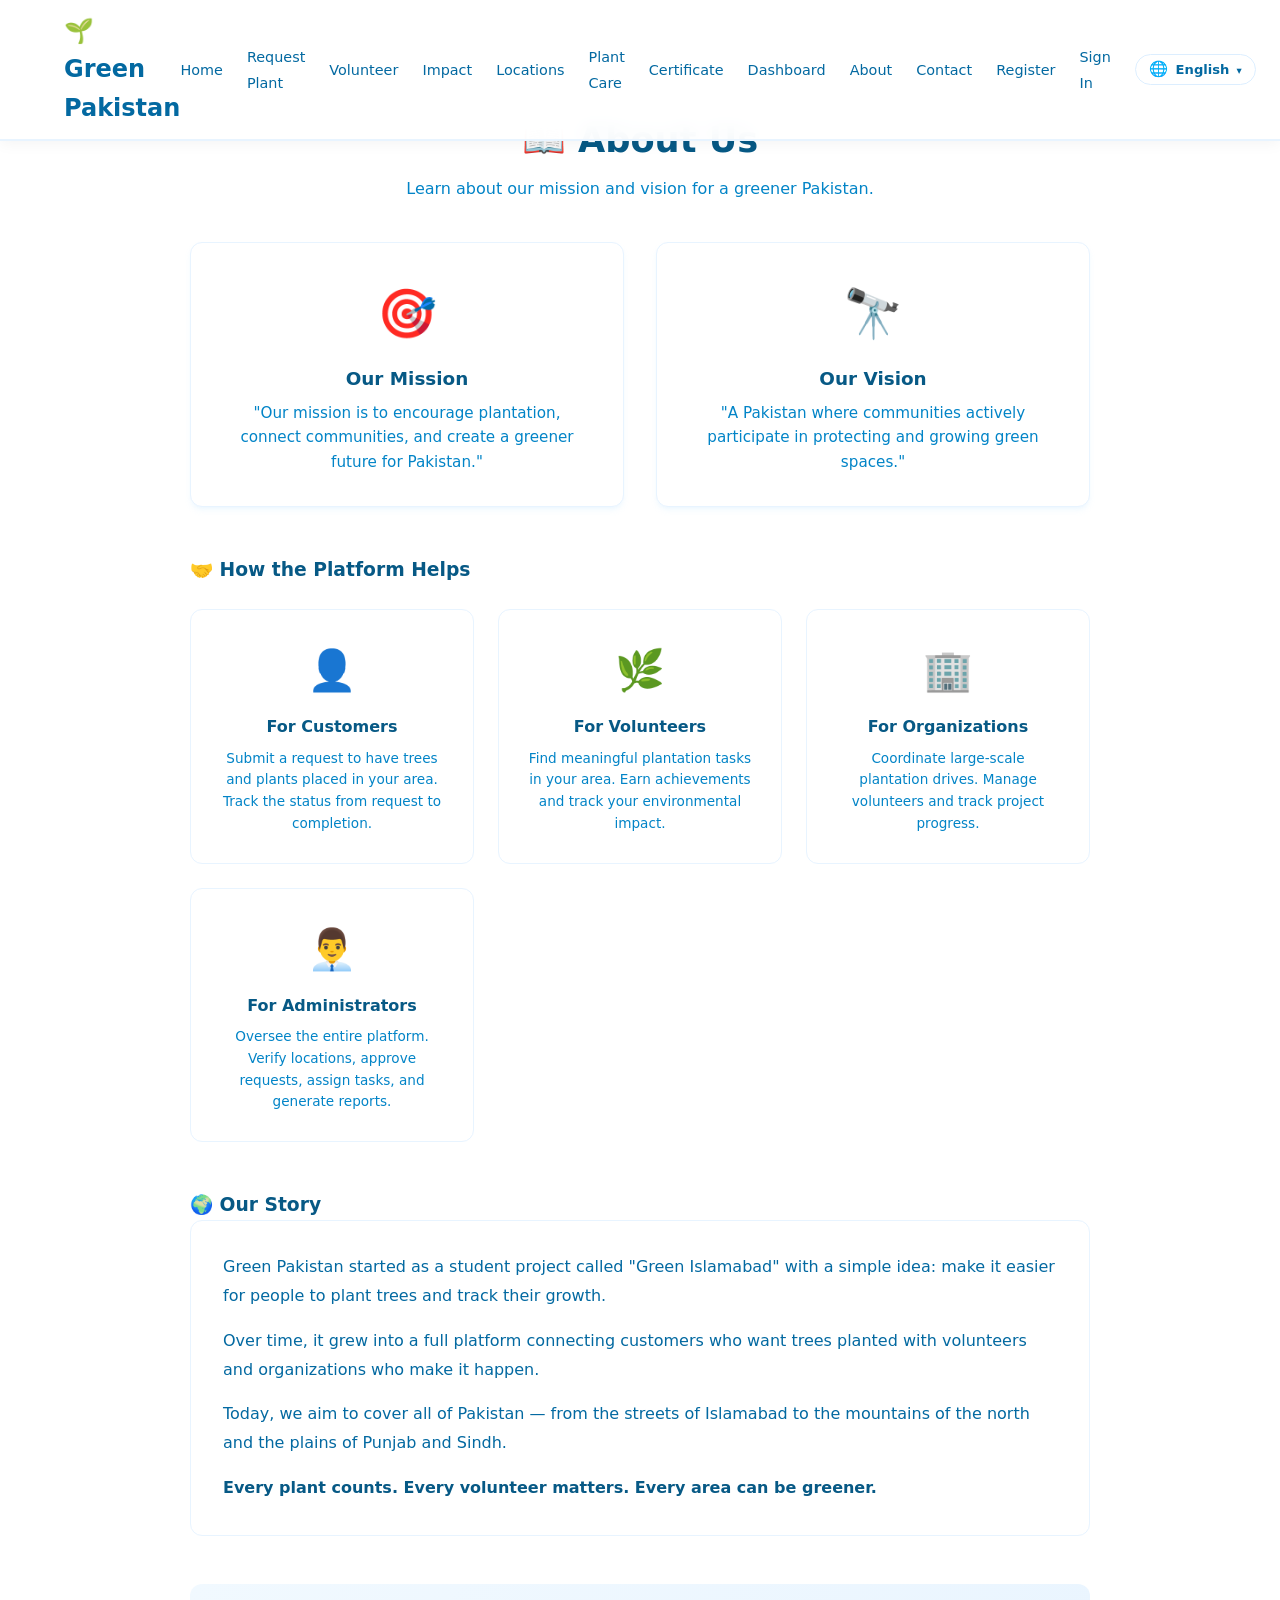
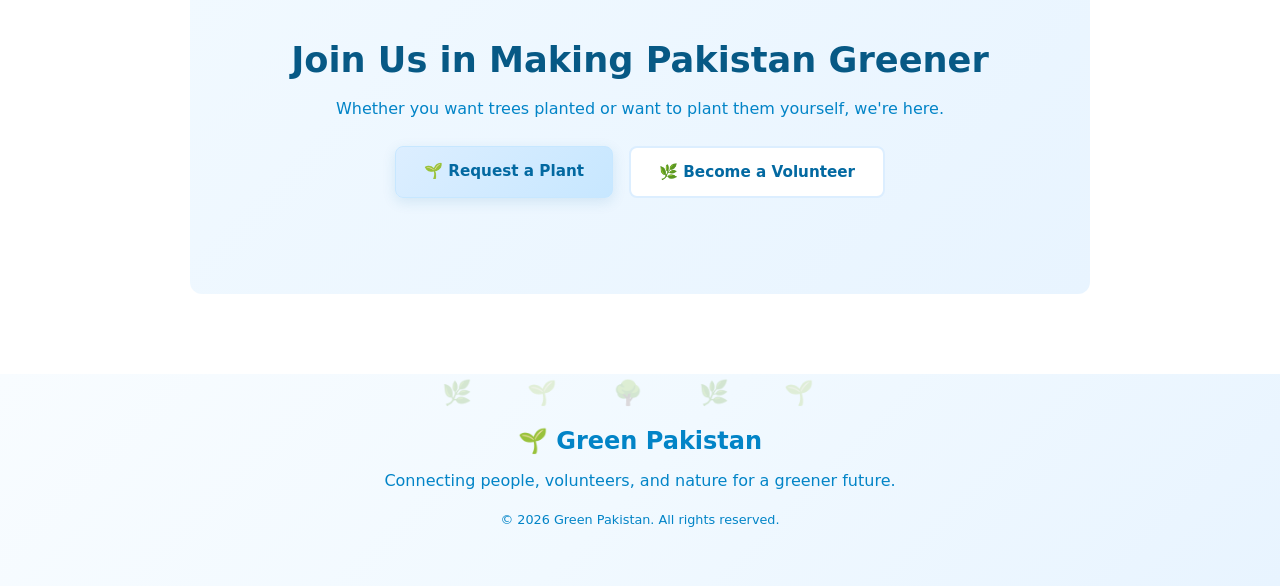
==== about.html @ ac9ec3de "Add files via upload" ====
<!DOCTYPE html>
<html lang="en">
<head>
    <meta charset="UTF-8">
    <meta name="viewport" content="width=device-width, initial-scale=1.0">
    <title>Green Pakistan — About Us</title>
    <link rel="stylesheet" href="style.css">
</head>
<body>
    <nav class="navbar">
        <div class="nav-container">
            <a href="index.html" class="nav-logo">🌱 Green Pakistan</a>
            <button class="nav-toggle" id="navToggle">☰</button>
            <ul class="nav-links" id="navLinks">
                <li><a href="index.html">Home</a></li>
                <li><a href="request.html">Request Plant</a></li>
                <li><a href="volunteer.html">Volunteer</a></li>
                <li><a href="impact.html">Impact</a></li>
                <li><a href="locations.html">Locations</a></li>
                <li><a href="plantcare.html">Plant Care</a></li>
                <li><a href="certificate.html">Certificate</a></li>
                <li><a href="dashboard.html">Dashboard</a></li>
                <li><a href="about.html" class="active">About</a></li>
                <li><a href="contact.html">Contact</a></li>
            </ul>
        </div>
    </nav>

    <section class="section page-header">
        <div class="section-container">
            <h2>📖 About Us</h2>
            <p class="section-subtitle">Learn about our mission and vision for a greener Pakistan.</p>

            <div class="about-content">
                <div class="about-card">
                    <span class="about-icon">🎯</span>
                    <h3>Our Mission</h3>
                    <p>"Our mission is to encourage plantation, connect communities, and create a greener future for Pakistan."</p>
                </div>
                <div class="about-card">
                    <span class="about-icon">🔭</span>
                    <h3>Our Vision</h3>
                    <p>"A Pakistan where communities actively participate in protecting and growing green spaces."</p>
                </div>
            </div>

            <div class="dash-section" style="margin-top:3rem">
                <h3>🤝 How the Platform Helps</h3>
                <div class="features-grid">
                    <div class="feature-card"><span class="feature-icon">👤</span><h4>For Customers</h4><p>Submit a request to have trees and plants placed in your area. Track the status from request to completion.</p></div>
                    <div class="feature-card"><span class="feature-icon">🌿</span><h4>For Volunteers</h4><p>Find meaningful plantation tasks in your area. Earn achievements and track your environmental impact.</p></div>
                    <div class="feature-card"><span class="feature-icon">🏢</span><h4>For Organizations</h4><p>Coordinate large-scale plantation drives. Manage volunteers and track project progress.</p></div>
                    <div class="feature-card"><span class="feature-icon">👨‍💼</span><h4>For Administrators</h4><p>Oversee the entire platform. Verify locations, approve requests, assign tasks, and generate reports.</p></div>
                </div>
            </div>

            <div class="dash-section" style="margin-top:3rem">
                <h3>🌍 Our Story</h3>
                <div class="about-story">
                    <p>Green Pakistan started as a student project called "Green Islamabad" with a simple idea: make it easier for people to plant trees and track their growth.</p>
                    <p>Over time, it grew into a full platform connecting customers who want trees planted with volunteers and organizations who make it happen.</p>
                    <p>Today, we aim to cover all of Pakistan — from the streets of Islamabad to the mountains of the north and the plains of Punjab and Sindh.</p>
                    <p>Every plant counts. Every volunteer matters. Every area can be greener.</p>
                </div>
            </div>

            <div class="cta-section" style="margin-top:3rem;border-radius:var(--r);padding:3rem;text-align:center;background:linear-gradient(135deg,var(--g100),var(--g200))">
                <h2>Join Us in Making Pakistan Greener</h2>
                <p class="section-subtitle">Whether you want trees planted or want to plant them yourself, we're here.</p>
                <div class="hero-buttons" style="margin-top:1.5rem">
                    <a href="request.html" class="btn btn-primary">🌱 Request a Plant</a>
                    <a href="volunteer.html" class="btn btn-secondary">🌿 Become a Volunteer</a>
                </div>
            </div>
        </div>
    </section>

    <footer class="footer">
        <div class="footer-content">
            <p class="footer-logo">🌱 Green Pakistan</p>
            <p>Connecting people, volunteers, and nature for a greener future.</p>
            <p class="footer-copy">&copy; 2026 Green Pakistan. All rights reserved.</p>
        </div>
    </footer>
    <script src="data.js"></script>
</body>
</html>
---- style.css ----
/* ===== Reset ===== */
*,*::before,*::after{margin:0;padding:0;box-sizing:border-box}
:root{
    --g50:#f8fcff;--g100:#f1f9ff;--g200:#e8f4ff;--g300:#dceeff;--g400:#c7e7ff;
    --g500:#7cc8ff;--g600:#0284c7;--g700:#0369a1;--g800:#075985;--g900:#0c4a6e;
    --earth:#7fb3d5;--earth-light:#b6dcf8;--earth-bg:#f8fcff;
    --leaf:#7fb3d5;--leaf-light:#b6dcf8;
    --pink:#f9a8d4;--pink-light:#fbcfe8;--pink-bg:#fef2f8;
    --purple:#c4b5fd;--purple-light:#ddd6fe;
    --orange:#fdba74;--orange-light:#fed7aa;
    --yellow:#fde047;--yellow-light:#fef3c7;
    --w:#fff;
    --red:#dc2626;--red-bg:#fee2e2;--yellow:#a16207;--yellow-bg:#fef9c3;
    --blue:#7cc8ff;--blue-bg:#f1f9ff;
    --shadow:0 4px 6px -1px rgba(159,214,255,.15),0 2px 4px -2px rgba(159,214,255,.12);
    --shadow-lg:0 10px 15px -3px rgba(159,214,255,.18),0 4px 6px -4px rgba(159,214,255,.12);
    --shadow-xl:0 20px 60px rgba(159,214,255,.18);
    --r:12px;--rs:8px;--tr:.3s ease;
}
html{scroll-behavior:smooth}
body{font-family:'Segoe UI',system-ui,-apple-system,sans-serif;line-height:1.6;color:var(--g800);background:var(--w)}
.hidden{display:none!important}

/* ===== Nature Decorations ===== */
.flower-deco{position:absolute;pointer-events:none;z-index:1}
.leaf-deco{position:absolute;pointer-events:none;z-index:1;opacity:.15}
@keyframes sway{0%,100%{transform:rotate(-5deg)}50%{transform:rotate(5deg)}}
@keyframes float-up{0%,100%{transform:translateY(0)}50%{transform:translateY(-10px)}}
@keyframes bloom{0%,100%{transform:scale(1)}50%{transform:scale(1.1)}}
.sway{animation:sway 4s ease-in-out infinite}
.float-anim{animation:float-up 3s ease-in-out infinite}
.bloom{animation:bloom 2s ease-in-out infinite}

/* ===== Nav ===== */
.navbar{position:fixed;top:0;left:0;right:0;z-index:1000;background:rgba(255,255,255,.95);backdrop-filter:blur(10px);border-bottom:2px solid var(--g200);padding:.75rem 0;box-shadow:0 2px 15px rgba(0,0,0,.05)}
.nav-container{max-width:1200px;margin:0 auto;padding:0 1.5rem;display:flex;align-items:center;justify-content:space-between}
.nav-logo{font-size:1.5rem;font-weight:700;color:var(--g700);text-decoration:none}
.nav-links{display:flex;list-style:none;gap:1.5rem;align-items:center}
.nav-links a{text-decoration:none;color:var(--g700);font-weight:500;font-size:.9rem;transition:color var(--tr)}
.nav-links a:hover{color:var(--g600)}
.nav-admin-link{background:var(--g100);padding:.35rem .85rem;border-radius:20px;font-weight:600!important}
.nav-toggle{display:none;background:none;border:none;font-size:1.5rem;cursor:pointer;color:var(--g700)}
/* ===== Language selector ===== */
.nav-lang{position:relative;list-style:none}
.nav-lang-btn{display:flex;align-items:center;gap:.45rem;background:var(--w);border:1px solid var(--g300);color:var(--g700);font-family:inherit;font-weight:600;font-size:.82rem;padding:.45rem .85rem;border-radius:999px;cursor:pointer;transition:all var(--tr);white-space:nowrap}
.nav-lang-btn:hover,.nav-lang.open .nav-lang-btn{background:var(--g100);border-color:var(--g500);color:var(--g800)}
.nav-lang-btn .lang-globe{font-size:.95rem;line-height:1}
.nav-lang-btn .lang-caret{font-size:.65rem;transition:transform .25s}
.nav-lang.open .nav-lang-btn .lang-caret{transform:rotate(180deg)}
.nav-lang-menu{position:absolute;right:0;top:calc(100% + .6rem);min-width:215px;background:var(--w);border:1px solid var(--g200);border-radius:16px;box-shadow:0 14px 40px rgba(3,105,161,.15);padding:.45rem;list-style:none;display:none;z-index:1200;margin:0}
.nav-lang.open .nav-lang-menu{display:block}
.nav-lang-menu li button{display:flex;align-items:center;justify-content:space-between;gap:.75rem;width:100%;background:none;border:none;font-family:inherit;font-size:.88rem;color:var(--g700);padding:.6rem .7rem;border-radius:10px;cursor:pointer;transition:background var(--tr);text-align:left}
.nav-lang-menu li button:hover:not(:disabled){background:var(--g50);color:var(--g800)}
.nav-lang-menu li.active button{background:var(--g100);color:var(--g800);font-weight:700}
.nav-lang-menu li button:disabled{opacity:.55;cursor:not-allowed}
.nav-lang-menu .lang-soon{font-size:.6rem;color:var(--g700);background:var(--g200);padding:.15rem .45rem;border-radius:6px;font-weight:700;letter-spacing:.04em;text-transform:uppercase}
.nav-lang-menu .lang-check{color:var(--g600);font-weight:700}
.nav-lang-menu .lang-note{font-size:.68rem;color:var(--g600);padding:.55rem .7rem .35rem;border-top:1px solid var(--g200);margin-top:.35rem;line-height:1.5;cursor:default}

/* ===== Buttons ===== */
.btn{display:inline-block;padding:.75rem 1.75rem;border-radius:var(--rs);font-size:.95rem;font-weight:600;text-decoration:none;cursor:pointer;border:none;transition:all var(--tr);font-family:inherit}
.btn-primary{background:linear-gradient(135deg,#dceeff,#c7e7ff);color:var(--g700);border:1px solid var(--g400);box-shadow:0 4px 14px rgba(3,105,161,.12)}
.btn-primary:hover{background:linear-gradient(135deg,#c7e7ff,#9fd6ff);color:var(--g800);transform:translateY(-2px);box-shadow:0 6px 20px rgba(3,105,161,.2)}
.btn-secondary{background:var(--w);color:var(--g700);border:2px solid var(--g300)}
.btn-secondary:hover{background:var(--g50);border-color:var(--g500)}
.btn-outline{background:transparent;color:var(--g600);border:2px solid var(--g200)}
.btn-outline:hover{background:var(--g50);border-color:var(--g400);color:var(--g700)}
.btn-danger{background:linear-gradient(135deg,#f87171,#ef4444);color:var(--w)}
.btn-danger:hover{background:linear-gradient(135deg,#ef4444,#dc2626);transform:translateY(-2px)}
.btn-sm{padding:.4rem .85rem;font-size:.8rem}
.btn-full{width:100%;text-align:center}

/* ===== Hero ===== */
.hero{min-height:100vh;display:flex;align-items:center;justify-content:center;text-align:center;padding:6rem 1.5rem 4rem;background:linear-gradient(160deg,#f8fcff 0%,#f1f9ff 30%,#e8f4ff 50%,#dceeff 70%,#c7e7ff 100%);position:relative;overflow:hidden}
.hero::before{content:'';position:absolute;top:-50%;left:-50%;width:200%;height:200%;background:radial-gradient(circle,rgba(255,255,255,.3) 0%,transparent 60%);animation:pulse 8s ease-in-out infinite}
.hero::after{content:'🌸 🌺 🌼 🌷 🌹 🌻 🌸 🌺 🌼 🌷 🌹 🌻';position:absolute;bottom:0;left:0;right:0;font-size:2rem;letter-spacing:1rem;opacity:.2;pointer-events:none;text-align:center;white-space:nowrap}
@keyframes pulse{0%,100%{transform:scale(1)}50%{transform:scale(1.1)}}
.hero-content{position:relative;z-index:2;max-width:800px}
.hero h1{font-size:3.5rem;font-weight:800;color:var(--g900);margin-bottom:1rem;text-shadow:0 2px 10px rgba(255,255,255,.5)}
.tagline{font-size:1.25rem;color:var(--g700);margin-bottom:1rem;font-weight:500}
.mission{font-size:1.05rem;color:var(--g600);max-width:600px;margin:0 auto 2rem}
.hero-buttons{display:flex;gap:1rem;justify-content:center;flex-wrap:wrap;margin-bottom:3rem}
.hero-stats{display:flex;gap:2rem;justify-content:center;flex-wrap:wrap}
.hero-stat{text-align:center}
.hero-stat span{display:block;font-size:2rem;font-weight:800;color:var(--g800)}
.hero-stat small{color:var(--g600);font-size:.85rem}

/* ===== Sections ===== */
.section{padding:5rem 1.5rem;position:relative}
.section-alt{background:linear-gradient(180deg,var(--g50) 0%,#f4faff 50%,var(--g50) 100%)}
.section-container{max-width:900px;margin:0 auto}
.section h2{font-size:2.2rem;color:var(--g800);text-align:center;margin-bottom:.5rem}
.section-subtitle{text-align:center;color:var(--g600);margin-bottom:2.5rem}

/* ===== Forms ===== */
.platform-form{background:var(--w);border-radius:var(--r);padding:2rem;box-shadow:var(--shadow-xl);border:1px solid var(--g100)}
.form-group{margin-bottom:1.25rem}
.form-group label{display:block;font-weight:600;color:var(--g700);margin-bottom:.4rem;font-size:.9rem}
.form-group input,.form-group select,.form-group textarea{width:100%;padding:.75rem 1rem;border:2px solid var(--g200);border-radius:var(--rs);font-size:.95rem;transition:all var(--tr);background:var(--w);font-family:inherit}
.form-group input:focus,.form-group select:focus,.form-group textarea:focus{outline:none;border-color:var(--g400);box-shadow:0 0 0 3px rgba(56,189,248,.15)}
.form-group textarea{resize:vertical}
.form-row{display:grid;grid-template-columns:1fr 1fr;gap:1rem}
.checkbox-label{display:flex;align-items:center;gap:.5rem;font-size:.9rem;color:var(--g700);cursor:pointer;margin-bottom:1rem}
.checkbox-label input[type="checkbox"]{width:18px;height:18px;accent-color:var(--g500)}

/* ===== Confirmation ===== */
.confirmation{text-align:center;padding:2rem;margin-top:1.5rem;background:var(--g50);border:2px solid var(--g300);border-radius:var(--r);color:var(--g700)}
.confirmation-icon{font-size:3rem;display:block;margin-bottom:.5rem}
.confirmation h3{margin-bottom:.5rem}

/* ===== Consent Section ===== */
.consent-section{margin-bottom:1rem}
.consent-box{background:#fffbeb;border:2px solid #fde68a;border-radius:var(--rs);padding:1.5rem}
.consent-box h4{color:#92400e;margin-bottom:.5rem}
.consent-box p{color:#a16207;font-size:.9rem;margin-bottom:1rem}

/* ===== Page Header ===== */
.page-header{padding-top:7rem}

/* ===== How It Works ===== */
.how-grid{display:grid;grid-template-columns:repeat(3,1fr);gap:2rem;max-width:900px;margin:0 auto}
.how-card{background:linear-gradient(135deg,#fbfdff,#f4faff);border-radius:var(--r);padding:2rem;text-align:center;border:2px solid var(--g200);transition:transform var(--tr),box-shadow var(--tr)}
.how-card:hover{transform:translateY(-4px);box-shadow:var(--shadow-lg);border-color:var(--g400)}
.how-icon{font-size:3rem;display:block;margin-bottom:1rem}
.how-card h3{color:var(--g800);margin-bottom:.5rem}
.how-card p{color:var(--g600);font-size:.9rem}

/* ===== Impact ===== */
.impact-grid{display:grid;grid-template-columns:repeat(auto-fit,minmax(160px,1fr));gap:1.5rem;max-width:1000px;margin:0 auto}
.impact-card{background:linear-gradient(135deg,#fbfdff,#f4faff);border-radius:var(--r);padding:1.75rem 1rem;text-align:center;border:2px solid var(--g200);transition:transform var(--tr),box-shadow var(--tr)}
.impact-card:hover{transform:translateY(-4px);box-shadow:var(--shadow-lg);border-color:var(--g400)}
.impact-number{display:block;font-size:2.5rem;font-weight:800;color:var(--g700);line-height:1;margin-bottom:.5rem}
.impact-label{font-size:.85rem;color:var(--g600);font-weight:500}

/* ===== Volunteer Dashboard ===== */
.vol-dashboard{background:var(--w);border-radius:var(--r);box-shadow:var(--shadow-xl);border:1px solid var(--g100);overflow:hidden}
.vol-topbar{display:flex;justify-content:space-between;align-items:center;padding:1.25rem 2rem;background:linear-gradient(135deg,#f8fcff,#f1f9ff,#e8f4ff);color:var(--g900)}
.vol-profile{display:flex;align-items:center;gap:1rem}
.vol-avatar{font-size:2rem;background:rgba(255,255,255,.7);width:50px;height:50px;display:flex;align-items:center;justify-content:center;border-radius:50%}
.vol-badge{font-size:.75rem;background:var(--g600);padding:.2rem .6rem;border-radius:10px;color:var(--w)}
.vol-stats{display:grid;grid-template-columns:repeat(4,1fr);gap:1rem;padding:1.5rem 2rem;background:var(--g50);border-bottom:1px solid var(--g200)}
.vol-stat-card{text-align:center;background:var(--w);padding:1rem;border-radius:var(--rs);border:1px solid var(--g200)}
.vol-stat-num{display:block;font-size:1.75rem;font-weight:800;color:var(--g700)}
.vol-stat-label{font-size:.75rem;color:var(--g600)}
.vol-tabs{display:flex;border-bottom:2px solid var(--g200);padding:0 2rem}
.vol-tab{padding:.875rem 1.25rem;background:none;border:none;font-size:.9rem;font-weight:500;color:var(--g600);cursor:pointer;border-bottom:2px solid transparent;margin-bottom:-2px;transition:all var(--tr)}
.vol-tab:hover{color:var(--g600)}
.vol-tab.active{color:var(--g700);border-bottom-color:var(--g600);font-weight:600}
.vol-tab-content{display:none;padding:2rem}
.vol-tab-content.active{display:block}
.vol-profile-card{background:var(--g50);border-radius:var(--rs);padding:1.5rem;border:1px solid var(--g200)}
.vol-profile-card h3{color:var(--g800);margin-bottom:1rem}
.vol-profile-card h4{color:var(--g800);margin:1.5rem 0 .75rem}
.profile-info p{padding:.5rem 0;border-bottom:1px solid var(--g200);font-size:.9rem}
.profile-info strong{color:var(--g700)}
.achievements-grid{display:grid;grid-template-columns:repeat(auto-fill,minmax(140px,1fr));gap:.75rem}
.achievement{background:var(--w);border:1px solid var(--g200);border-radius:var(--rs);padding:1rem;text-align:center}
.achievement-icon{font-size:2rem;display:block;margin-bottom:.25rem}
.achievement-name{font-size:.8rem;font-weight:600;color:var(--g700)}

/* ===== Task List ===== */
.task-list{display:flex;flex-direction:column;gap:1rem}
.task-card{background:var(--g50);border-radius:var(--rs);padding:1.25rem;border:1px solid var(--g200);display:flex;justify-content:space-between;align-items:center;transition:all var(--tr)}
.task-card:hover{border-color:var(--g400);box-shadow:var(--shadow)}
.task-info h4{color:var(--g800);margin-bottom:.25rem}
.task-info p{font-size:.85rem;color:var(--g600)}
.task-actions{display:flex;gap:.5rem;align-items:center}
.task-status{font-size:.75rem;padding:.25rem .6rem;border-radius:10px;font-weight:600}
.task-status.open{background:var(--g100);color:var(--g700)}
.task-status.joined{background:var(--blue-bg);color:var(--blue)}
.task-status.completed{background:#d1fae5;color:#047857}
.task-status.assigned{background:var(--blue-bg);color:var(--blue)}
.task-status.active{background:#fef3c7;color:#92400e}
.task-status.pending{background:var(--blue-bg);color:#0369a1}

/* ===== Admin ===== */
.admin-login{display:flex;justify-content:center;padding:2rem 0}
.admin-login-box{background:var(--w);border-radius:16px;padding:2.5rem;text-align:center;box-shadow:var(--shadow-xl);border:1px solid var(--g100);max-width:400px;width:100%;position:relative;overflow:hidden}
.admin-login-box::before{content:'';position:absolute;top:0;left:0;right:0;height:4px;background:linear-gradient(90deg,var(--g500),var(--g400),var(--g300))}
.admin-login-icon{font-size:3rem;display:block;margin-bottom:1rem}
.admin-login-box h3{color:var(--g800);margin-bottom:1.5rem}
.admin-login-form .form-group{text-align:left;margin-bottom:1rem}
.admin-demo{margin-top:1rem;font-size:.8rem;color:var(--g600)}
.admin-dashboard{background:var(--w);border-radius:16px;box-shadow:var(--shadow-xl);border:1px solid var(--g100);overflow:hidden}
.admin-topbar{display:flex;justify-content:space-between;align-items:center;padding:1.25rem 2rem;background:linear-gradient(135deg,#f8fcff,#f1f9ff,#e8f4ff);color:var(--g900)}
.admin-topbar-left{display:flex;align-items:center;gap:1rem}
.admin-avatar{font-size:2rem;background:rgba(255,255,255,.7);width:45px;height:45px;display:flex;align-items:center;justify-content:center;border-radius:50%}
.admin-topbar-left strong{display:block}
.admin-topbar-left small{opacity:.8}
.admin-topbar-right{display:flex;align-items:center;gap:1rem;font-size:.85rem}
.admin-stats{display:grid;grid-template-columns:repeat(5,1fr);gap:1rem;padding:1.5rem 2rem;background:var(--g50);border-bottom:1px solid var(--g200)}
.admin-stat-card{background:var(--w);border-radius:var(--rs);padding:1rem;display:flex;align-items:center;gap:.75rem;border:1px solid var(--g200)}
.stat-icon{font-size:1.5rem;width:40px;height:40px;display:flex;align-items:center;justify-content:center;border-radius:10px;background:var(--g100)}
.admin-stat-num{display:block;font-size:1.5rem;font-weight:800;color:var(--g700);line-height:1}
.admin-stat-label{font-size:.75rem;color:var(--g600)}
.admin-tabs{display:flex;border-bottom:2px solid var(--g200);padding:0 2rem;overflow-x:auto}
.admin-tab{padding:.875rem 1.25rem;background:none;border:none;font-size:.9rem;font-weight:500;color:var(--g600);cursor:pointer;border-bottom:2px solid transparent;margin-bottom:-2px;transition:all var(--tr);white-space:nowrap}
.admin-tab:hover{color:var(--g600)}
.admin-tab.active{color:var(--g700);border-bottom-color:var(--g600);font-weight:600}
.admin-tab-content{display:none;padding:2rem}
.admin-tab-content.active{display:block}
.admin-controls{display:flex;flex-wrap:wrap;gap:1rem;margin-bottom:1.5rem;align-items:center}
.admin-search-input{flex:1;min-width:200px;padding:.75rem 1rem;border:2px solid var(--g200);border-radius:var(--rs);font-size:.95rem}
.admin-search-input:focus{outline:none;border-color:var(--g500)}
.admin-controls select{padding:.75rem 1rem;border:2px solid var(--g200);border-radius:var(--rs);font-size:.9rem;background:var(--w)}

/* ===== Tables ===== */
.table-wrapper{overflow-x:auto;border:1px solid var(--g200);border-radius:var(--rs);margin-bottom:1rem}
.data-table{width:100%;border-collapse:collapse;font-size:.875rem}
.data-table th{background:var(--g700);color:var(--w);padding:.75rem 1rem;text-align:left;font-weight:600;white-space:nowrap}
.data-table td{padding:.65rem 1rem;border-bottom:1px solid var(--g100);vertical-align:middle}
.data-table tbody tr:hover{background:var(--g50)}
.data-table tbody tr.selected{background:var(--blue-bg)}
.empty-cell{text-align:center;color:var(--g600);padding:1.5rem!important}
.data-table input[type="checkbox"]{width:16px;height:16px;accent-color:var(--g600);cursor:pointer}
.admin-actions{display:flex;justify-content:space-between;align-items:center;padding:1rem;background:var(--g50);border-radius:var(--rs);border:1px solid var(--g200)}
.status-badge{display:inline-block;padding:.2rem .6rem;border-radius:10px;font-size:.7rem;font-weight:600;white-space:nowrap}
.status-submitted{background:var(--yellow-bg);color:var(--yellow)}
.status-under_review{background:#e0e7ff;color:#4338ca}
.status-location_verified{background:var(--blue-bg);color:var(--blue)}
.status-organizer_assigned{background:#ede9fe;color:#7c3aed}
.status-plantation_scheduled{background:#fce7f3;color:#be185d}
.status-completed{background:var(--g100);color:var(--g700)}
.status-rejected{background:var(--red-bg);color:var(--red)}
.status-pending{background:var(--yellow-bg);color:var(--yellow)}
.status-approved{background:var(--g100);color:var(--g700)}
.status-active{background:var(--blue-bg);color:var(--blue)}
.status-healthy{background:var(--g100);color:var(--g700)}
.status-needs_care{background:#fef3c7;color:#92400e}
.status-critical{background:var(--red-bg);color:var(--red)}
.action-btns{display:flex;gap:.25rem}
.action-btn{padding:.3rem .5rem;border:none;border-radius:5px;cursor:pointer;font-size:.75rem;font-weight:600;transition:all var(--tr)}
.action-btn.approve{background:var(--g100);color:var(--g700)}
.action-btn.approve:hover{background:var(--g200)}
.action-btn.reject{background:var(--red-bg);color:var(--red)}
.action-btn.reject:hover{background:#fecaca}
.action-btn.view{background:var(--blue-bg);color:var(--blue)}
.action-btn.view:hover{background:#bfdbfe}
.action-btn.delete{background:var(--g100);color:var(--g600)}
.action-btn.delete:hover{background:var(--g200)}

/* ===== Settings ===== */
.settings-panel{max-width:600px}
.settings-panel h3{color:var(--g800);margin-bottom:1.5rem}
.settings-row{display:flex;flex-wrap:wrap;gap:1.5rem;margin:1rem 0}
.settings-row label{display:flex;align-items:center;gap:.5rem;font-size:.9rem;color:var(--g700);cursor:pointer}
.settings-actions{display:flex;gap:.75rem;margin-top:1.5rem;flex-wrap:wrap}

/* ===== Modal ===== */
.modal{position:fixed;top:0;left:0;right:0;bottom:0;background:rgba(0,0,0,.5);z-index:2000;display:flex;align-items:center;justify-content:center;padding:1rem}
.modal-content{background:var(--w);border-radius:var(--r);padding:2rem;max-width:500px;width:100%;max-height:90vh;overflow-y:auto;box-shadow:var(--shadow-xl)}
.modal-header{display:flex;justify-content:space-between;align-items:center;margin-bottom:1.5rem}
.modal-header h3{color:var(--g800)}
.modal-close{background:none;border:none;font-size:1.5rem;cursor:pointer;color:var(--g600);padding:.25rem}
.modal-close:hover{color:var(--red)}

/* ===== Footer ===== */
.footer{background:linear-gradient(135deg,#f8fcff,#f1f9ff,#e8f4ff);color:var(--g700);padding:3rem 1.5rem;text-align:center;position:relative}
.footer::before{content:'🌿 🌱 🌳 🌿 🌱';position:absolute;top:0;left:0;right:0;font-size:1.5rem;letter-spacing:1.5rem;opacity:.2;pointer-events:none;text-align:center}
.footer-logo{font-size:1.5rem;font-weight:700;color:var(--g800);margin-bottom:.5rem}
.footer p{margin-bottom:.5rem;color:var(--g600)}
.footer-copy{font-size:.8rem;color:var(--g500);margin-top:1rem}

/* ===== Responsive ===== */
@media(max-width:768px){
    .nav-toggle{display:block}
    .nav-links{display:none;position:absolute;top:100%;left:0;right:0;background:var(--w);flex-direction:column;padding:1rem 1.5rem 2rem;gap:1rem;border-bottom:1px solid var(--g100);box-shadow:var(--shadow)}
    .nav-links.active{display:flex}
.nav-lang{width:100%}
.nav-lang-btn{width:100%;justify-content:space-between;font-size:.95rem;padding:.7rem .9rem}
.nav-lang-menu{position:static;display:none;box-shadow:none;border:none;border-top:1px solid var(--g200);border-radius:0;min-width:0;margin-top:.6rem;padding:.5rem 0 0;background:transparent}
.nav-lang.open .nav-lang-menu{display:block}
.nav-lang-menu li button{font-size:.92rem;padding:.65rem .7rem}
    .hero h1{font-size:2.5rem}
    .form-row{grid-template-columns:1fr}
    .how-grid{grid-template-columns:1fr}
    .hero-stats{gap:1rem}
    .vol-stats{grid-template-columns:repeat(2,1fr);padding:1rem}
    .admin-stats{grid-template-columns:repeat(2,1fr);padding:1rem}
    .admin-topbar{flex-direction:column;gap:1rem;text-align:center;padding:1rem}
    .admin-topbar-left{flex-direction:column}
    .admin-tabs{padding:0 1rem;overflow-x:auto}
    .admin-tab-content{padding:1.5rem 1rem}
    .admin-controls{flex-direction:column}
    .admin-actions{flex-direction:column;gap:1rem;text-align:center}
}
@media(max-width:480px){
    .hero h1{font-size:2rem}
    .impact-grid{grid-template-columns:repeat(2,1fr)}
    .vol-stats{grid-template-columns:1fr 1fr}
    .admin-stats{grid-template-columns:1fr}
}

/* ===== Featured Areas (Home) ===== */
.areas-grid{display:grid;grid-template-columns:repeat(auto-fit,minmax(200px,1fr));gap:1.5rem;margin-top:2rem}
.area-card{background:var(--w);border-radius:var(--r);padding:1.5rem;text-align:center;border:1px solid var(--g200);transition:transform var(--tr),box-shadow var(--tr)}
.area-card:hover{transform:translateY(-4px);box-shadow:var(--shadow-lg)}
.area-card h4{color:var(--g800);margin-bottom:.25rem}
.area-card p{color:var(--g600);font-size:.85rem}
.area-plants{font-size:1.5rem;font-weight:800;color:var(--g700);margin:.75rem 0}

/* ===== Features Grid (How It Works) ===== */
.features-grid{display:grid;grid-template-columns:repeat(auto-fit,minmax(220px,1fr));gap:1.5rem;margin-top:1.5rem}
.feature-card{background:var(--w);border-radius:var(--r);padding:1.75rem;text-align:center;border:1px solid var(--g200);transition:transform var(--tr),box-shadow var(--tr)}
.feature-card:hover{transform:translateY(-4px);box-shadow:var(--shadow-lg)}
.feature-icon{font-size:2.5rem;display:block;margin-bottom:.75rem}
.feature-card h4{color:var(--g800);margin-bottom:.5rem;font-size:1rem}
.feature-card p{color:var(--g600);font-size:.85rem}

/* ===== About Page ===== */
.about-content{display:grid;grid-template-columns:repeat(auto-fit,minmax(280px,1fr));gap:2rem;margin-top:2rem}
.about-card{background:var(--w);border-radius:var(--r);padding:2rem;text-align:center;border:1px solid var(--g200);box-shadow:var(--shadow)}
.about-card h3{color:var(--g800);margin:.75rem 0 .5rem;font-size:1.15rem}
.about-card p{color:var(--g600);font-size:.95rem}
.about-icon{font-size:3rem}
.about-story{background:var(--w);border-radius:var(--r);padding:2rem;border:1px solid var(--g200);line-height:1.8}
.about-story p{margin-bottom:1rem;color:var(--g700)}
.about-story p:last-child{margin-bottom:0;font-weight:600;color:var(--g800)}

/* ===== Contact Page ===== */
.contact-grid{display:grid;grid-template-columns:1fr 1fr;gap:2.5rem;align-items:start}
.contact-form-box{background:var(--w);border-radius:var(--r);padding:2rem;box-shadow:var(--shadow-xl);border:1px solid var(--g100)}
.contact-form-box h3{color:var(--g800);margin-bottom:1.5rem}
.contact-faq{background:var(--w);border-radius:var(--r);padding:2rem;box-shadow:var(--shadow);border:1px solid var(--g200)}
.contact-faq h3{color:var(--g800);margin-bottom:1.5rem}
.faq-list{display:flex;flex-direction:column;gap:1rem}
.faq-item{background:var(--g50);border-radius:var(--rs);padding:1.25rem;border:1px solid var(--g200)}
.faq-item h4{color:var(--g800);margin-bottom:.5rem;font-size:.95rem}
.faq-item p{color:var(--g600);font-size:.85rem;margin:0}
.faq-item a{color:var(--g700);font-weight:600;text-decoration:underline}

/* ===== Plant Care Flow ===== */
.care-flow{display:flex;justify-content:center;gap:0;margin:2rem 0;flex-wrap:wrap}
.care-step{background:var(--w);border:2px solid var(--g200);border-radius:var(--rs);padding:1rem 1.5rem;text-align:center;position:relative;min-width:120px}
.care-step::after{content:'';position:absolute;top:50%;right:-20px;width:20px;height:2px;background:var(--g300);transform:translateY(-50%)}
.care-step:last-child::after{display:none}
.care-step-icon{font-size:2rem;display:block;margin-bottom:.25rem}
.care-step-label{font-size:.8rem;color:var(--g600);font-weight:600}

/* ===== Care Records ===== */
.care-records-list{display:flex;flex-direction:column;gap:1rem}
.care-record-card{background:var(--g50);border-radius:var(--rs);padding:1.25rem;border:1px solid var(--g200);transition:border-color var(--tr)}
.care-record-card:hover{border-color:var(--g400)}
.care-record-header{display:flex;justify-content:space-between;align-items:center;margin-bottom:.5rem}
.care-record-header h4{color:var(--g800);font-size:1rem}
.care-record-card p{font-size:.85rem;color:var(--g600);margin:.15rem 0}
.care-notes{font-style:italic;color:var(--g600)!important;font-size:.85rem!important}
.care-next{color:var(--g700)!important;font-weight:600!important;font-size:.85rem!important}

/* ===== Dashboard Status Tracker ===== */
.dash-status-item{background:var(--g50);border-radius:var(--rs);padding:1rem;border:1px solid var(--g200);margin-bottom:.75rem}
.dash-status-header{display:flex;justify-content:space-between;align-items:center;margin-bottom:.75rem}
.dash-progress-steps{display:flex;gap:4px;flex-wrap:wrap}
.mini-step{font-size:.65rem;padding:.2rem .5rem;border-radius:8px;background:var(--g100);color:var(--g600);font-weight:500;white-space:nowrap}
.mini-step.done{background:var(--g500);color:var(--g900)}
.mini-step.current{background:var(--g700);color:var(--w);animation:pulse 2s infinite}

/* ===== Locations Page ===== */
.locations-filters{display:flex;flex-wrap:wrap;gap:1rem;margin-bottom:2rem;background:var(--g50);padding:1.5rem;border-radius:var(--r);border:1px solid var(--g200)}
.locations-filters select{padding:.6rem 1rem;border:2px solid var(--g200);border-radius:var(--rs);font-size:.9rem;background:var(--w)}
.locations-filters select:focus{outline:none;border-color:var(--g500)}
.map-container{background:var(--g100);border-radius:var(--r);height:300px;margin-bottom:2rem;border:1px solid var(--g200);position:relative;overflow:hidden;display:flex;align-items:center;justify-content:center}
.map-placeholder{text-align:center;color:var(--g600)}
.map-placeholder h4{margin-bottom:.5rem}
.map-dots{position:absolute;top:0;left:0;right:0;bottom:0}
.map-dot{position:absolute;width:10px;height:10px;background:var(--g600);border-radius:50%;border:2px solid var(--w);box-shadow:0 0 6px rgba(0,0,0,.3)}
.locations-grid{display:grid;grid-template-columns:repeat(auto-fill,minmax(200px,1fr));gap:1rem}
.location-card{background:var(--w);border-radius:var(--rs);padding:1.25rem;border:1px solid var(--g200);cursor:pointer;transition:all var(--tr)}
.location-card:hover{border-color:var(--g500);box-shadow:var(--shadow);transform:translateY(-2px)}
.loc-card-header{display:flex;justify-content:space-between;align-items:center;margin-bottom:.5rem}
.loc-icon{font-size:1.5rem}
.location-card h4{color:var(--g800);font-size:1rem;margin-bottom:.25rem}
.location-card p{font-size:.85rem;color:var(--g600);margin:.15rem 0}
.loc-plants{font-size:1.25rem;font-weight:800;color:var(--g700);margin:.5rem 0!important}
.loc-date{font-size:.8rem!important;color:var(--g600)!important}
.loc-detail p{padding:.5rem 0;border-bottom:1px solid var(--g100);font-size:.9rem}
.loc-detail strong{color:var(--g700)}

/* ===== My Impact Badge Progress ===== */
.badge-progress{background:var(--g50);border-radius:var(--rs);padding:1.5rem;border:1px solid var(--g200)}
.progress-info{display:flex;justify-content:space-between;margin-bottom:.75rem;font-size:.9rem}
.progress-bar{height:10px;background:var(--g200);border-radius:5px;overflow:hidden}
.progress-fill{height:100%;background:linear-gradient(90deg,var(--g500),var(--g400));border-radius:5px;transition:width .5s ease}

/* ===== CTA Section ===== */
.cta-section{text-align:center}
.cta-section h2{color:var(--g800);margin-bottom:.5rem}
.cta-section p{color:var(--g600);margin-bottom:1.5rem}

/* ===== Reports Grid ===== */
.reports-grid{display:grid;grid-template-columns:repeat(auto-fit,minmax(120px,1fr));gap:1rem;margin-top:1rem}
.report-card{background:var(--g50);border-radius:var(--rs);padding:1rem;text-align:center;border:1px solid var(--g200)}
.report-card span{display:block;font-size:1.75rem;font-weight:800;color:var(--g700)}
.report-card small{font-size:.75rem;color:var(--g600)}

/* ===== Misc Status Badges ===== */
.status-open{background:var(--g100);color:var(--g700)}
.status-full{background:var(--blue-bg);color:var(--blue)}
.status-healthy{background:var(--g100);color:var(--g700)}
.status-watering{background:#dbeafe;color:#1e40af}
.status-diseased{background:var(--red-bg);color:var(--red)}

/* ===== Responsive: Contact ===== */
@media(max-width:768px){
    .contact-grid{grid-template-columns:1fr}
    .locations-filters{flex-direction:column}
    .locations-filters select{width:100%}
    .locations-grid{grid-template-columns:1fr 1fr}
    .features-grid{grid-template-columns:1fr 1fr}
}
@media(max-width:480px){
    .locations-grid{grid-template-columns:1fr}
    .features-grid{grid-template-columns:1fr}
    .care-flow{flex-direction:column;align-items:center}
    .care-step::after{display:none}
}

/* ===== Volunteer Certificates ===== */
.vol-cert-stats{margin-bottom:1rem}
.vol-cert-card{background:var(--g50);border-radius:var(--rs);padding:1.25rem;border:1px solid var(--g200);display:flex;justify-content:space-between;align-items:center;margin-bottom:.75rem;transition:all var(--tr)}
.vol-cert-card:hover{border-color:var(--g400);box-shadow:var(--shadow)}
.vol-cert-info h4{color:var(--g800);margin-bottom:.25rem;font-size:1rem}
.vol-cert-info p{font-size:.85rem;color:var(--g600);margin:.15rem 0}
.vol-cert-actions{display:flex;flex-direction:column;align-items:flex-end;gap:.5rem}
.vol-certs-section .vol-stats{margin-bottom:1.5rem}

/* ===== Achievement Levels ===== */
.achievement-levels{display:flex;flex-direction:column;gap:.75rem}
.achievement-level{display:flex;align-items:center;gap:1rem;padding:1rem;background:var(--g50);border-radius:var(--rs);border:1px solid var(--g200);transition:all var(--tr)}
.achievement-level.unlocked{border-color:var(--g400);background:var(--g100)}
.alc-icon{font-size:2rem;width:50px;height:50px;display:flex;align-items:center;justify-content:center;border-radius:50%;background:var(--w);border:2px solid var(--g200);flex-shrink:0}
.achievement-level.unlocked .alc-icon{border-color:var(--g500);background:var(--g100)}
.alc-info{flex:1}
.alc-info h5{color:var(--g800);font-size:.9rem;margin-bottom:.2rem}
.alc-info p{font-size:.8rem;color:var(--g600);margin:0}
.alc-info small{font-size:.75rem;color:var(--g600)}
.alc-status{font-size:1.25rem;flex-shrink:0}

/* ===== Profile Stats Grid ===== */
.profile-stats-grid{display:grid;grid-template-columns:repeat(2,1fr);gap:.75rem;margin-top:1.25rem}
.profile-stat{background:var(--w);border:1px solid var(--g200);border-radius:var(--rs);padding:1rem;text-align:center}
.profile-stat-num{display:block;font-size:1.5rem;font-weight:800;color:var(--g700)}
.profile-stat-label{font-size:.7rem;color:var(--g600);text-transform:uppercase;letter-spacing:.5px}

/* ===== Certificate Status Badges ===== */
.status-issued{background:var(--g100);color:var(--g700)}
.status-pending{background:#fef3c7;color:#92400e}

/* ===== Certificate Preview Grid ===== */
.cert-preview-grid{display:grid;grid-template-columns:repeat(auto-fill,minmax(280px,1fr));gap:1.5rem;margin-top:1rem}
.cert-preview-card{display:block;text-decoration:none;border-radius:var(--r);overflow:hidden;border:2px solid var(--g200);transition:all var(--tr);background:var(--w)}
.cert-preview-card:hover{border-color:var(--g500);box-shadow:var(--shadow-lg);transform:translateY(-4px)}
.cert-preview-inner{padding:8px;background:linear-gradient(135deg,var(--g100),var(--g200))}
.cert-preview-border{border:2px solid var(--g600);border-radius:6px;padding:2px;background:var(--w)}
.cert-preview-content{border:1px solid var(--g300);border-radius:4px;padding:1.25rem;text-align:center;background:linear-gradient(135deg,#fbfdff 0%,#f4faff 50%,#fbfdff 100%);min-height:200px;display:flex;flex-direction:column;align-items:center;justify-content:center}
.cert-preview-icon{font-size:1.75rem;margin-bottom:.25rem}
.cert-preview-org{font-size:.55rem;color:var(--g600);letter-spacing:1.5px;text-transform:uppercase;margin-bottom:.25rem}
.cert-preview-title{font-size:.7rem;font-weight:700;color:var(--g800);margin-bottom:.25rem;line-height:1.2}
.cert-preview-awarded{font-size:.5rem;color:var(--g600);text-transform:uppercase;letter-spacing:.5px;margin-bottom:.15rem}
.cert-preview-name{font-size:.85rem;font-weight:700;color:var(--g700);font-family:Georgia,serif;margin-bottom:.25rem}
.cert-preview-task{font-size:.6rem;color:var(--g600);margin-bottom:.35rem}
.cert-preview-details{display:flex;gap:.75rem;font-size:.55rem;color:var(--g600);margin-bottom:.35rem}
.cert-preview-id{font-size:.45rem;color:var(--g600);letter-spacing:.5px;margin-bottom:.35rem}
.cert-preview-footer{display:flex;gap:1.5rem;font-size:.5rem;color:var(--g700);font-weight:600}
.cert-preview-sig{text-align:center}
.cert-preview-label{display:block;text-align:center;padding:.5rem;font-size:.75rem;color:var(--g600);background:var(--g50);font-weight:500}

/* ===== Certificate Image Card ===== */
.cert-image-grid{display:grid;grid-template-columns:repeat(auto-fill,minmax(320px,1fr));gap:2rem;margin-top:1rem}
.cert-image-card{display:block;text-decoration:none;border-radius:var(--r);overflow:hidden;transition:all .4s ease;position:relative;box-shadow:0 8px 25px rgba(0,0,0,.15);cursor:pointer}
.cert-image-card:hover{transform:translateY(-8px) scale(1.02);box-shadow:0 15px 40px rgba(0,0,0,.25)}
.cert-img-frame{padding:8px;background:linear-gradient(135deg,#dceeff,#c7e7ff,#9fd6ff)}
.cert-img-inner{background:linear-gradient(135deg,#fffef5 0%,#fefce8 30%,#fffef5 60%,#fef9c3 100%);border:2px solid #92400e;border-radius:4px;padding:1.25rem 1rem;text-align:center;position:relative}
.cert-img-inner::before{content:'';position:absolute;top:6px;left:6px;right:6px;bottom:6px;border:1px solid #d97706;border-radius:2px;pointer-events:none}
.cert-img-hdr{display:flex;justify-content:space-between;align-items:center;margin-bottom:.25rem}
.cert-img-tree{font-size:1.25rem}
.cert-img-logo{font-size:1rem}
.cert-img-org{font-size:.55rem;color:#92400e;font-weight:700;letter-spacing:2px;text-transform:uppercase;margin-bottom:.35rem}
.cert-img-title{font-size:.9rem;font-weight:800;color:#78350f;font-family:Georgia,serif;margin-bottom:.35rem;line-height:1.2}
.cert-img-line{width:70%;height:1px;background:linear-gradient(90deg,transparent,#92400e,transparent);margin:.35rem auto}
.cert-img-awarded{font-size:.5rem;color:#92400e;text-transform:uppercase;letter-spacing:1px;margin-bottom:.15rem}
.cert-img-name{font-size:1.2rem;font-weight:800;color:#78350f;font-family:Georgia,serif;margin-bottom:.2rem}
.cert-img-msg{font-size:.5rem;color:#92400e;margin-bottom:.15rem}
.cert-img-task{font-size:.65rem;font-weight:700;color:#78350f;font-style:italic;margin-bottom:.35rem}
.cert-img-stats{display:flex;justify-content:center;gap:.75rem;font-size:.5rem;color:#92400e;font-weight:600;margin-bottom:.35rem;flex-wrap:wrap}
.cert-img-sigs{display:flex;justify-content:space-between;align-items:flex-end;margin-top:.25rem}
.cert-img-sig{text-align:center}
.cert-img-sigline{width:70px;border-top:1px solid #92400e;margin-bottom:.15rem}
.cert-img-sig small{font-size:.45rem;color:#92400e;font-weight:600}
.cert-img-seal{font-size:1.25rem}
.cert-img-id{font-size:.45rem;color:#92400e;letter-spacing:.5px;margin-top:.35rem}
.cert-img-overlay{position:absolute;top:0;left:0;right:0;bottom:0;background:rgba(0,0,0,.65);display:flex;align-items:center;justify-content:center;opacity:0;transition:opacity .3s ease}
.cert-image-card:hover .cert-img-overlay{opacity:1}
.cert-img-view-btn{background:var(--g500);color:var(--g900);padding:.75rem 1.5rem;border-radius:var(--rs);font-weight:600;font-size:.9rem;box-shadow:0 4px 15px rgba(0,0,0,.3)}

/* ===== Auth Pages ===== */
.auth-container{display:flex;justify-content:center;align-items:center;min-height:60vh}
.auth-card{background:var(--w);border-radius:var(--r);padding:2.5rem;box-shadow:var(--shadow-xl);border:1px solid var(--g100);max-width:480px;width:100%;position:relative;overflow:hidden}
.auth-card::before{content:'';position:absolute;top:0;left:0;right:0;height:4px;background:linear-gradient(90deg,var(--g500),var(--g400),var(--g300))}
.auth-header{text-align:center;margin-bottom:2rem}
.auth-icon{font-size:3rem;display:block;margin-bottom:.75rem}
.auth-header h2{color:var(--g800);margin-bottom:.5rem}
.auth-header p{color:var(--g600);font-size:.9rem}
.auth-footer{text-align:center;margin-top:1.5rem;padding-top:1.5rem;border-top:1px solid var(--g200)}
.auth-footer p{color:var(--g600);font-size:.9rem}
.auth-footer a{color:var(--g700);font-weight:600;text-decoration:none}
.auth-footer a:hover{text-decoration:underline}
.account-type-selector{display:grid;grid-template-columns:1fr 1fr;gap:1rem;margin-top:.5rem}
.account-type-option input{display:none}
.account-type-card{display:flex;flex-direction:column;align-items:center;padding:1.25rem;border:2px solid var(--g200);border-radius:var(--rs);cursor:pointer;transition:all var(--tr);text-align:center}
.account-type-option input:checked + .account-type-card{border-color:var(--g500);background:var(--g50);box-shadow:0 0 0 3px rgba(34,197,94,.15)}
.account-type-card:hover{border-color:var(--g400)}
.account-type-icon{font-size:2rem;margin-bottom:.5rem}
.account-type-name{font-weight:700;color:var(--g800);font-size:.95rem}
.account-type-desc{font-size:.75rem;color:var(--g600);margin-top:.25rem}

/* ===== Dashboard Tabs ===== */
.dash-tabs{margin:1.5rem 0;border-bottom:2px solid var(--g200);display:flex;flex-wrap:wrap;gap:0}
.dash-tab{padding:.875rem 1.25rem;background:none;border:none;font-size:.9rem;font-weight:500;color:var(--g600);cursor:pointer;border-bottom:2px solid transparent;margin-bottom:-2px;transition:all var(--tr);white-space:nowrap}
.dash-tab:hover{color:var(--g600)}
.dash-tab.active{color:var(--g700);border-bottom-color:var(--g600);font-weight:600}
.dash-tab-content{display:none;padding:2rem 0}
.dash-tab-content.active{display:block}
.dash-tab-content h3{color:var(--g800);margin-bottom:1rem}

/* ===== Task Detail ===== */
.task-card-detail{flex-direction:column;align-items:flex-start!important;gap:.75rem}
.task-card-detail .task-actions{width:100%;display:flex;gap:.5rem;align-items:center;flex-wrap:wrap}
.task-customer{color:var(--g700)!important;font-weight:600!important}
.task-plants{color:var(--g600)!important;font-weight:500!important}
.task-desc{color:var(--g600)!important;font-size:.8rem!important;font-style:italic}
.task-detail-content h3{color:var(--g800);margin-bottom:1rem;font-size:1.25rem}
.task-detail-grid{display:grid;grid-template-columns:1fr 1fr;gap:.75rem;margin-bottom:1.5rem}
.task-detail-item{background:var(--g50);border-radius:var(--rs);padding:.75rem;border:1px solid var(--g200)}
.td-label{display:block;font-size:.7rem;color:var(--g600);text-transform:uppercase;letter-spacing:.5px;margin-bottom:.25rem}
.td-value{display:block;font-size:.9rem;color:var(--g800);font-weight:600}
.task-detail-section{margin-bottom:1.25rem;padding:1rem;background:var(--g50);border-radius:var(--rs);border:1px solid var(--g200)}
.task-detail-section h4{color:var(--g800);margin-bottom:.5rem;font-size:.95rem}
.task-detail-section p{color:var(--g700);font-size:.9rem;margin:.25rem 0}
.task-detail-ref{font-size:.75rem;color:var(--g600);margin-top:1rem}
.task-detail-actions{display:flex;gap:.75rem;margin-top:1.5rem;padding-top:1rem;border-top:1px solid var(--g200)}

/* ===== Bar Charts ===== */
.bar-chart{display:flex;flex-direction:column;gap:.75rem}
.bar-row{display:flex;align-items:center;gap:.75rem}
.bar-label{font-size:.8rem;color:var(--g700);min-width:90px;text-align:right;font-weight:500}
.bar-track{flex:1;height:14px;background:var(--g200);border-radius:7px;overflow:hidden}
.bar-fill{height:100%;border-radius:7px;transition:width 1.5s ease;min-width:2px}
.bar-value{font-size:.8rem;color:var(--g600);min-width:35px;font-weight:600}

/* ===== Flower & Nature Decorations ===== */
.section-flowers{position:relative}
.section-flowers::before{content:'🌸';position:absolute;top:20px;left:30px;font-size:2.5rem;opacity:.12;animation:sway 5s ease-in-out infinite}
.section-flowers::after{content:'🌺';position:absolute;bottom:20px;right:30px;font-size:2.5rem;opacity:.12;animation:sway 5s ease-in-out infinite reverse}
.section-leaves{position:relative}
.section-leaves::before{content:'🍃';position:absolute;top:15px;right:40px;font-size:2rem;opacity:.1;animation:float-up 4s ease-in-out infinite}
.section-leaves::after{content:'🌿';position:absolute;bottom:15px;left:40px;font-size:2rem;opacity:.1;animation:float-up 4s ease-in-out infinite .5s}
.section-nature{position:relative}
.section-nature::before{content:'🌼 🌿 🌸';position:absolute;top:10px;left:50%;transform:translateX(-50%);font-size:1.5rem;opacity:.08;letter-spacing:1rem;white-space:nowrap}

/* Flower Cards */
.flower-card{position:relative;overflow:hidden}
.flower-card::before{content:'🌸';position:absolute;top:-10px;right:-10px;font-size:3rem;opacity:.08;transform:rotate(15deg);pointer-events:none}
.flower-card::after{content:'🌺';position:absolute;bottom:-10px;left:-10px;font-size:3rem;opacity:.08;transform:rotate(-15deg);pointer-events:none}

/* Leaf Cards */
.leaf-card{position:relative;overflow:hidden}
.leaf-card::before{content:'🍃';position:absolute;top:-8px;right:-8px;font-size:2.5rem;opacity:.1;transform:rotate(20deg);pointer-events:none}
.leaf-card::after{content:'🌿';position:absolute;bottom:-8px;left:-8px;font-size:2.5rem;opacity:.1;transform:rotate(-20deg);pointer-events:none}

/* Nature Backgrounds */
.bg-flowers{background-image:url("data:image/svg+xml,%3Csvg xmlns='http://www.w3.org/2000/svg' viewBox='0 0 100 100'%3E%3Ctext x='10' y='20' font-size='8' opacity='0.05'%3E🌸%3C/text%3E%3Ctext x='80' y='50' font-size='6' opacity='0.04'%3E🌺%3C/text%3E%3Ctext x='30' y='80' font-size='7' opacity='0.03'%3E🌼%3C/text%3E%3C/svg%3E")}
.bg-leaves{background-image:url("data:image/svg+xml,%3Csvg xmlns='http://www.w3.org/2000/svg' viewBox='0 0 100 100'%3E%3Ctext x='15' y='25' font-size='8' opacity='0.05'%3E🍃%3C/text%3E%3Ctext x='75' y='55' font-size='6' opacity='0.04'%3E🌿%3C/text%3E%3Ctext x='40' y='85' font-size='7' opacity='0.03'%3E🍀%3C/text%3E%3C/svg%3E")}

/* Animated Flowers */
.flower-float{position:absolute;pointer-events:none;z-index:1;font-size:1.5rem;opacity:.15;animation:flowerFloat 6s ease-in-out infinite}
@keyframes flowerFloat{0%,100%{transform:translateY(0) rotate(0deg)}50%{transform:translateY(-15px) rotate(10deg)}}

/* Section Dividers with Flowers */
.flower-divider{text-align:center;padding:1rem 0;font-size:1.5rem;opacity:.3;letter-spacing:2rem}

/* Nature Headers */
.nature-header{position:relative;padding:2rem;text-align:center}
.nature-header::before{content:'🌿 🌸 🌿';position:absolute;top:0;left:50%;transform:translateX(-50%);font-size:1.2rem;opacity:.2}
.nature-header::after{content:'🌸 🌿 🌸';position:absolute;bottom:0;left:50%;transform:translateX(-50%);font-size:1.2rem;opacity:.2}

/* CTA with Flowers */
.cta-flowers{position:relative}
.cta-flowers::before{content:'🌸 🌺 🌼';position:absolute;top:15px;left:10%;font-size:2rem;opacity:.1;letter-spacing:1rem}
.cta-flowers::after{content:'🌼 🌺 🌸';position:absolute;bottom:15px;right:10%;font-size:2rem;opacity:.1;letter-spacing:1rem}

/* ===== Responsive ===== */
@media(max-width:600px){
    .profile-stats-grid{grid-template-columns:1fr 1fr}
    .vol-cert-card{flex-direction:column;align-items:flex-start;gap:.75rem}
    .vol-cert-actions{flex-direction:row;width:100%;justify-content:space-between}
    .achievement-level{flex-direction:column;text-align:center}
    .cert-preview-grid{grid-template-columns:1fr}
    .cert-preview-content{min-height:160px;padding:1rem}
    .cert-preview-title{font-size:.6rem}
    .cert-preview-name{font-size:.75rem}
    .cert-image-grid{grid-template-columns:1fr}
}
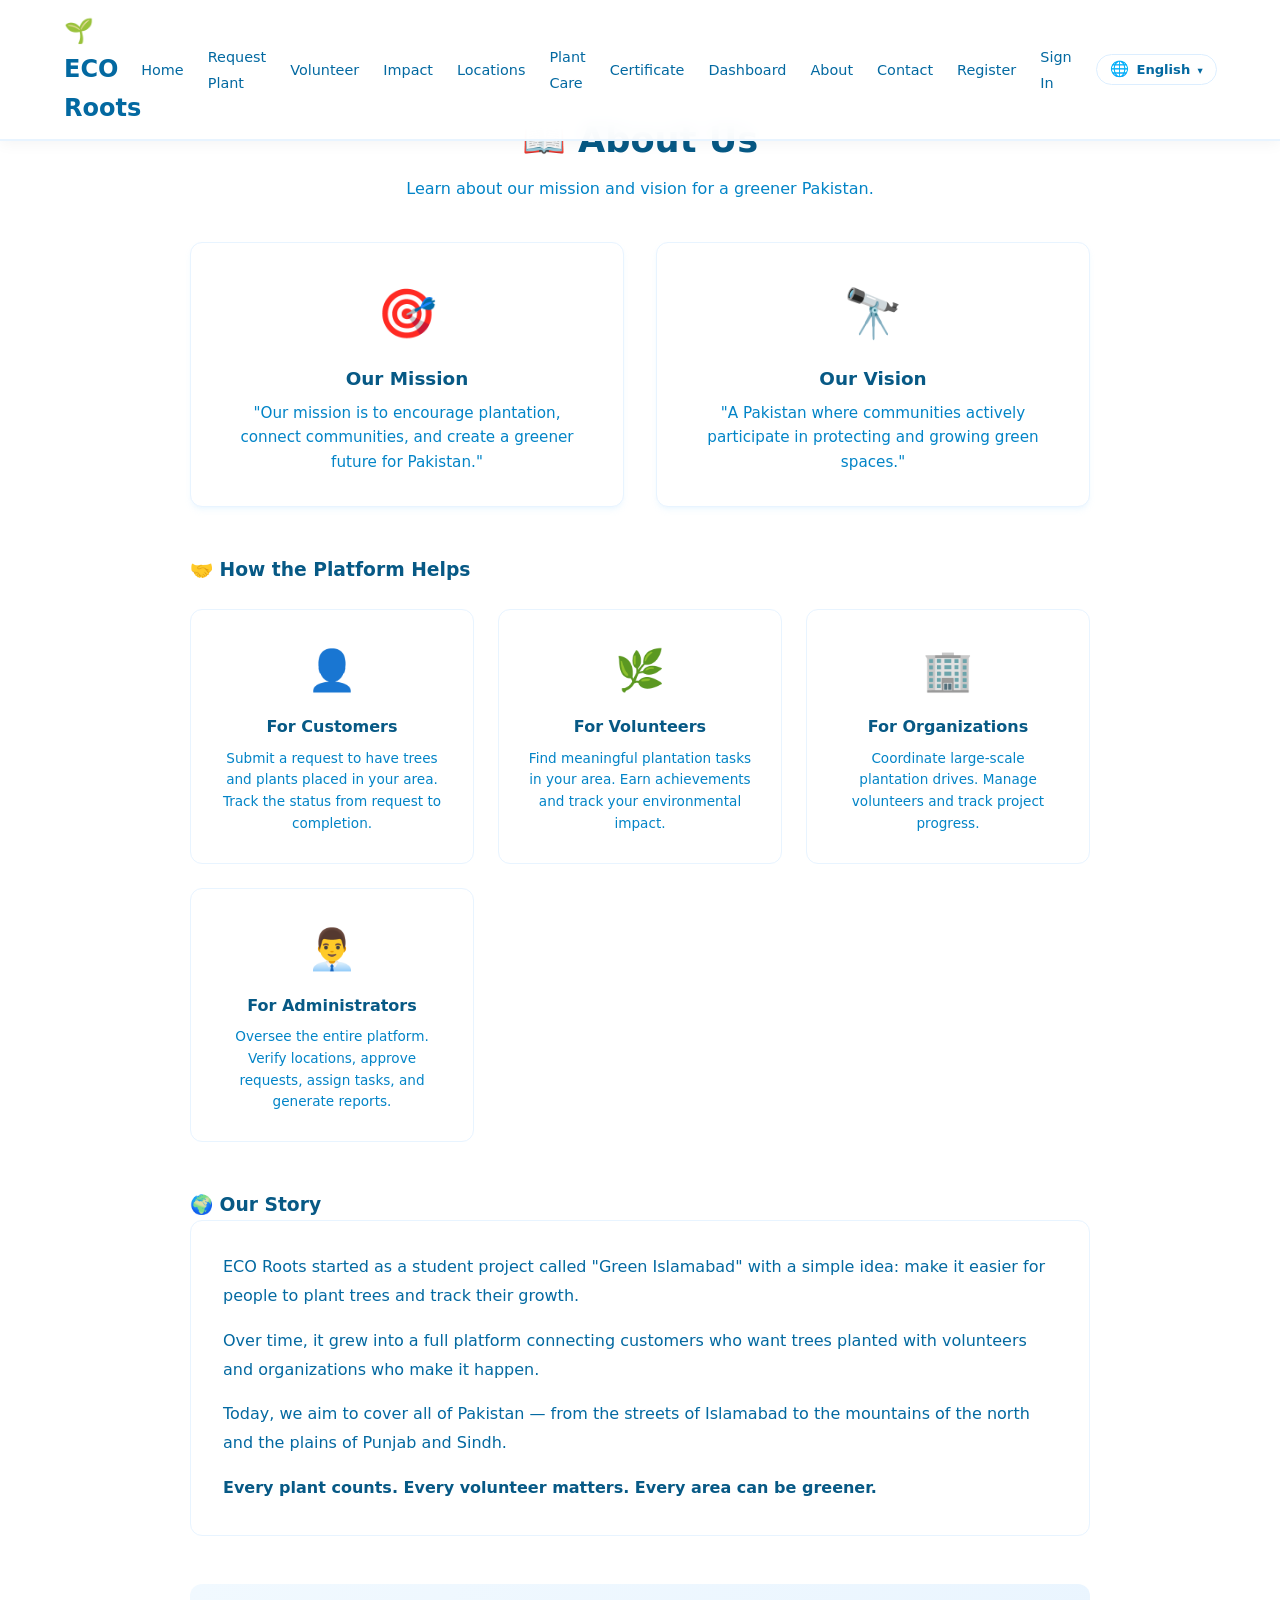
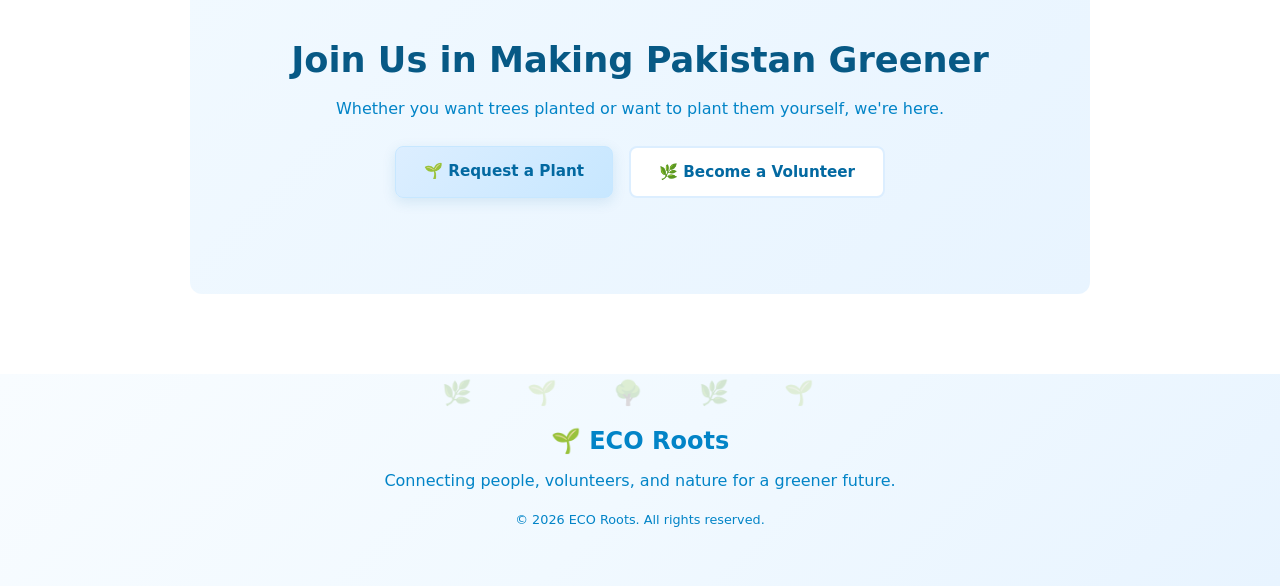
==== commit e4aad4b9: "Rename project to ECO Roots and update tagline to Plant today Protect tomorrow" ====
--- a/about.html
+++ b/about.html
@@ -3,13 +3,13 @@
 <head>
     <meta charset="UTF-8">
     <meta name="viewport" content="width=device-width, initial-scale=1.0">
-    <title>Green Pakistan — About Us</title>
+    <title>ECO Roots — About Us</title>
     <link rel="stylesheet" href="style.css">
 </head>
 <body>
     <nav class="navbar">
         <div class="nav-container">
-            <a href="index.html" class="nav-logo">🌱 Green Pakistan</a>
+            <a href="index.html" class="nav-logo">🌱 ECO Roots</a>
             <button class="nav-toggle" id="navToggle">☰</button>
             <ul class="nav-links" id="navLinks">
                 <li><a href="index.html">Home</a></li>
@@ -57,7 +57,7 @@
             <div class="dash-section" style="margin-top:3rem">
                 <h3>🌍 Our Story</h3>
                 <div class="about-story">
-                    <p>Green Pakistan started as a student project called "Green Islamabad" with a simple idea: make it easier for people to plant trees and track their growth.</p>
+                    <p>ECO Roots started as a student project called "Green Islamabad" with a simple idea: make it easier for people to plant trees and track their growth.</p>
                     <p>Over time, it grew into a full platform connecting customers who want trees planted with volunteers and organizations who make it happen.</p>
                     <p>Today, we aim to cover all of Pakistan — from the streets of Islamabad to the mountains of the north and the plains of Punjab and Sindh.</p>
                     <p>Every plant counts. Every volunteer matters. Every area can be greener.</p>
@@ -77,9 +77,9 @@
 
     <footer class="footer">
         <div class="footer-content">
-            <p class="footer-logo">🌱 Green Pakistan</p>
+            <p class="footer-logo">🌱 ECO Roots</p>
             <p>Connecting people, volunteers, and nature for a greener future.</p>
-            <p class="footer-copy">&copy; 2026 Green Pakistan. All rights reserved.</p>
+            <p class="footer-copy">&copy; 2026 ECO Roots. All rights reserved.</p>
         </div>
     </footer>
     <script src="data.js"></script>
